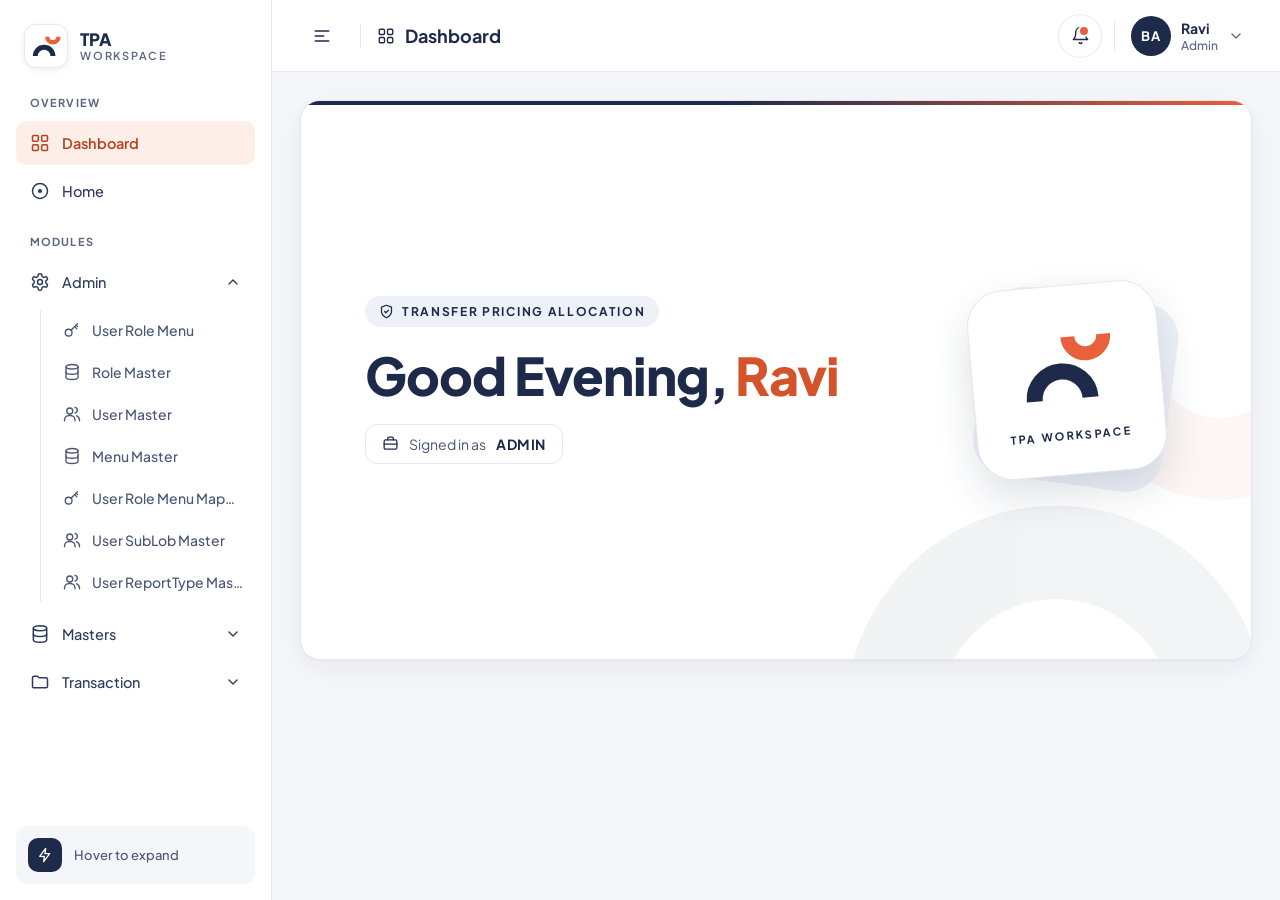
==== prototypes/tpa-workspace.html @ 8cb34678 "Add TPA Workspace dashboard prototype page Implements the TPA Workspace dashboard design as a standa" ====
<!doctype html>
<html lang="en" class="no-js">
<head>
  <meta charset="utf-8" />
  <meta name="viewport" content="width=device-width, initial-scale=1" />
  <title>TPA Workspace — Dashboard</title>
  <meta name="description" content="TPA Workspace: transfer pricing allocation admin dashboard prototype." />
  <meta name="theme-color" content="#ffffff" />
  <link rel="icon" href="../assets/img/tpa-mark.svg" type="image/svg+xml" />
  <link rel="preconnect" href="https://fonts.googleapis.com" />
  <link rel="preconnect" href="https://fonts.gstatic.com" crossorigin />
  <link href="https://fonts.googleapis.com/css2?family=Plus+Jakarta+Sans:wght@400;500;600;700;800&display=swap" rel="stylesheet" />
  <link rel="stylesheet" href="../assets/css/tpa-workspace.css" />
</head>
<body>
  <a class="skip-link" href="#content">Skip to content</a>

  <div class="tpa">
    <!-- ============ Sidebar ============ -->
    <aside class="sidebar" id="sidebar">
      <div class="brand">
        <div class="brand__tile">
          <svg width="30" height="30" viewBox="0 0 48 48" aria-hidden="true"><path d="M7 40 A14 14 0 0 1 35 40" fill="none" stroke="#1E2A4A" stroke-width="8"/><path d="M26 9 A9 9 0 0 0 44 9" fill="none" stroke="#E8613C" stroke-width="7"/></svg>
        </div>
        <div class="brand__text">
          <span class="brand__name">TPA</span>
          <span class="brand__sub">WORKSPACE</span>
        </div>
      </div>

      <nav class="side-nav" aria-label="Main">
        <span class="side-nav__label">OVERVIEW</span>

        <button class="nav-item" type="button" data-nav="dashboard" aria-current="page" title="Dashboard">
          <svg width="20" height="20" viewBox="0 0 24 24" fill="none" stroke="currentColor" stroke-width="1.8" stroke-linecap="round" stroke-linejoin="round" aria-hidden="true"><rect x="3" y="3" width="7" height="7" rx="1.5"/><rect x="14" y="3" width="7" height="7" rx="1.5"/><rect x="3" y="14" width="7" height="7" rx="1.5"/><rect x="14" y="14" width="7" height="7" rx="1.5"/></svg>
          <span class="nav-item__label">Dashboard</span>
        </button>

        <button class="nav-item" type="button" data-nav="home" title="Home">
          <svg width="20" height="20" viewBox="0 0 24 24" fill="none" stroke="currentColor" stroke-width="1.8" stroke-linecap="round" stroke-linejoin="round" aria-hidden="true"><circle cx="12" cy="12" r="9"/><circle cx="12" cy="12" r="1.6" fill="currentColor"/></svg>
          <span class="nav-item__label">Home</span>
        </button>

        <span class="side-nav__label side-nav__label--gap">MODULES</span>

        <!-- Admin group -->
        <button class="nav-item" type="button" aria-expanded="true" aria-controls="group-admin" data-group="admin" title="Admin">
          <svg width="20" height="20" viewBox="0 0 24 24" fill="none" stroke="currentColor" stroke-width="1.8" stroke-linecap="round" stroke-linejoin="round" aria-hidden="true"><path d="M12.2 2h-.4a2 2 0 0 0-2 2v.2a2 2 0 0 1-1 1.7l-.4.3a2 2 0 0 1-2 0l-.2-.1a2 2 0 0 0-2.7.7l-.2.4a2 2 0 0 0 .7 2.7l.2.1a2 2 0 0 1 1 1.7v.6a2 2 0 0 1-1 1.7l-.2.1a2 2 0 0 0-.7 2.7l.2.4a2 2 0 0 0 2.7.7l.2-.1a2 2 0 0 1 2 0l.4.3a2 2 0 0 1 1 1.7v.2a2 2 0 0 0 2 2h.4a2 2 0 0 0 2-2v-.2a2 2 0 0 1 1-1.7l.4-.3a2 2 0 0 1 2 0l.2.1a2 2 0 0 0 2.7-.7l.2-.4a2 2 0 0 0-.7-2.7l-.2-.1a2 2 0 0 1-1-1.7v-.6a2 2 0 0 1 1-1.7l.2-.1a2 2 0 0 0 .7-2.7l-.2-.4a2 2 0 0 0-2.7-.7l-.2.1a2 2 0 0 1-2 0l-.4-.3a2 2 0 0 1-1-1.7V4a2 2 0 0 0-2-2z"/><circle cx="12" cy="12" r="3"/></svg>
          <span class="nav-item__label">Admin</span>
          <svg class="nav-item__chev" width="16" height="16" viewBox="0 0 24 24" fill="none" stroke="currentColor" stroke-width="2" stroke-linecap="round" stroke-linejoin="round" aria-hidden="true"><path d="m6 9 6 6 6-6"/></svg>
        </button>

        <div class="side-nav__group" id="group-admin">
          <button class="nav-item nav-item--sub" type="button" data-nav="urm">
            <svg width="18" height="18" viewBox="0 0 24 24" fill="none" stroke="currentColor" stroke-width="1.8" stroke-linecap="round" stroke-linejoin="round" aria-hidden="true"><circle cx="7.5" cy="15.5" r="4.5"/><path d="m10.7 12.3 8.8-8.8"/><path d="m15.5 7.5 3 3"/><path d="m17.5 5.5 2 2"/></svg>
            <span class="nav-item__label">User Role Menu</span>
          </button>
          <button class="nav-item nav-item--sub" type="button" data-nav="role">
            <svg width="18" height="18" viewBox="0 0 24 24" fill="none" stroke="currentColor" stroke-width="1.8" stroke-linecap="round" stroke-linejoin="round" aria-hidden="true"><ellipse cx="12" cy="5" rx="8" ry="3"/><path d="M4 5v14c0 1.7 3.6 3 8 3s8-1.3 8-3V5"/><path d="M4 12c0 1.7 3.6 3 8 3s8-1.3 8-3"/></svg>
            <span class="nav-item__label">Role Master</span>
          </button>
          <button class="nav-item nav-item--sub" type="button" data-nav="user">
            <svg width="18" height="18" viewBox="0 0 24 24" fill="none" stroke="currentColor" stroke-width="1.8" stroke-linecap="round" stroke-linejoin="round" aria-hidden="true"><circle cx="9" cy="8" r="4"/><path d="M2 21v-1a6 6 0 0 1 6-6h2a6 6 0 0 1 6 6v1"/><path d="M16 3.1a4 4 0 0 1 0 7.8"/><path d="M22 21v-1a6 6 0 0 0-4-5.6"/></svg>
            <span class="nav-item__label">User Master</span>
          </button>
          <button class="nav-item nav-item--sub" type="button" data-nav="menu">
            <svg width="18" height="18" viewBox="0 0 24 24" fill="none" stroke="currentColor" stroke-width="1.8" stroke-linecap="round" stroke-linejoin="round" aria-hidden="true"><ellipse cx="12" cy="5" rx="8" ry="3"/><path d="M4 5v14c0 1.7 3.6 3 8 3s8-1.3 8-3V5"/><path d="M4 12c0 1.7 3.6 3 8 3s8-1.3 8-3"/></svg>
            <span class="nav-item__label">Menu Master</span>
          </button>
          <button class="nav-item nav-item--sub" type="button" data-nav="urmm">
            <svg width="18" height="18" viewBox="0 0 24 24" fill="none" stroke="currentColor" stroke-width="1.8" stroke-linecap="round" stroke-linejoin="round" aria-hidden="true"><circle cx="7.5" cy="15.5" r="4.5"/><path d="m10.7 12.3 8.8-8.8"/><path d="m15.5 7.5 3 3"/><path d="m17.5 5.5 2 2"/></svg>
            <span class="nav-item__label">User Role Menu Mapping</span>
          </button>
          <button class="nav-item nav-item--sub" type="button" data-nav="sublob">
            <svg width="18" height="18" viewBox="0 0 24 24" fill="none" stroke="currentColor" stroke-width="1.8" stroke-linecap="round" stroke-linejoin="round" aria-hidden="true"><circle cx="9" cy="8" r="4"/><path d="M2 21v-1a6 6 0 0 1 6-6h2a6 6 0 0 1 6 6v1"/><path d="M16 3.1a4 4 0 0 1 0 7.8"/><path d="M22 21v-1a6 6 0 0 0-4-5.6"/></svg>
            <span class="nav-item__label">User SubLob Master</span>
          </button>
          <button class="nav-item nav-item--sub" type="button" data-nav="report">
            <svg width="18" height="18" viewBox="0 0 24 24" fill="none" stroke="currentColor" stroke-width="1.8" stroke-linecap="round" stroke-linejoin="round" aria-hidden="true"><circle cx="9" cy="8" r="4"/><path d="M2 21v-1a6 6 0 0 1 6-6h2a6 6 0 0 1 6 6v1"/><path d="M16 3.1a4 4 0 0 1 0 7.8"/><path d="M22 21v-1a6 6 0 0 0-4-5.6"/></svg>
            <span class="nav-item__label">User ReportType Master</span>
          </button>
        </div>

        <!-- Masters (sub-menu not designed yet) -->
        <button class="nav-item" type="button" aria-expanded="false" title="Masters">
          <svg width="20" height="20" viewBox="0 0 24 24" fill="none" stroke="currentColor" stroke-width="1.8" stroke-linecap="round" stroke-linejoin="round" aria-hidden="true"><ellipse cx="12" cy="5" rx="8" ry="3"/><path d="M4 5v14c0 1.7 3.6 3 8 3s8-1.3 8-3V5"/><path d="M4 12c0 1.7 3.6 3 8 3s8-1.3 8-3"/></svg>
          <span class="nav-item__label">Masters</span>
          <svg class="nav-item__chev" width="16" height="16" viewBox="0 0 24 24" fill="none" stroke="currentColor" stroke-width="2" stroke-linecap="round" stroke-linejoin="round" aria-hidden="true"><path d="m6 9 6 6 6-6"/></svg>
        </button>

        <!-- Transaction (sub-menu not designed yet) -->
        <button class="nav-item" type="button" aria-expanded="false" title="Transaction">
          <svg width="20" height="20" viewBox="0 0 24 24" fill="none" stroke="currentColor" stroke-width="1.8" stroke-linecap="round" stroke-linejoin="round" aria-hidden="true"><path d="M3 7a2 2 0 0 1 2-2h4l2 2h8a2 2 0 0 1 2 2v8a2 2 0 0 1-2 2H5a2 2 0 0 1-2-2z"/></svg>
          <span class="nav-item__label">Transaction</span>
          <svg class="nav-item__chev" width="16" height="16" viewBox="0 0 24 24" fill="none" stroke="currentColor" stroke-width="2" stroke-linecap="round" stroke-linejoin="round" aria-hidden="true"><path d="m6 9 6 6 6-6"/></svg>
        </button>
      </nav>

      <div class="side-hint">
        <span class="side-hint__icon">
          <svg width="16" height="16" viewBox="0 0 24 24" fill="none" stroke="currentColor" stroke-width="2" stroke-linecap="round" stroke-linejoin="round" aria-hidden="true"><path d="M13 2 4 14h7l-1 8 9-12h-7z"/></svg>
        </span>
        <span class="side-hint__text">Hover to expand</span>
      </div>
    </aside>

    <!-- ============ Main ============ -->
    <div class="main">
      <header class="topbar">
        <button class="icon-btn" type="button" data-sidebar-toggle aria-label="Toggle sidebar" aria-controls="sidebar" aria-expanded="true">
          <svg width="20" height="20" viewBox="0 0 24 24" fill="none" stroke="currentColor" stroke-width="2" stroke-linecap="round" aria-hidden="true"><path d="M4 6h16"/><path d="M4 12h10"/><path d="M4 18h16"/></svg>
        </button>
        <span class="topbar__divider" aria-hidden="true"></span>
        <div class="topbar__title">
          <svg width="18" height="18" viewBox="0 0 24 24" fill="none" stroke="currentColor" stroke-width="1.8" stroke-linecap="round" stroke-linejoin="round" aria-hidden="true"><rect x="3" y="3" width="7" height="7" rx="1.5"/><rect x="14" y="3" width="7" height="7" rx="1.5"/><rect x="3" y="14" width="7" height="7" rx="1.5"/><rect x="14" y="14" width="7" height="7" rx="1.5"/></svg>
          <h1 data-page-title>Dashboard</h1>
        </div>

        <div class="topbar__actions">
          <button class="icon-btn icon-btn--round" type="button" aria-label="Notifications (unread)">
            <svg width="19" height="19" viewBox="0 0 24 24" fill="none" stroke="currentColor" stroke-width="1.8" stroke-linecap="round" stroke-linejoin="round" aria-hidden="true"><path d="M6 8a6 6 0 0 1 12 0c0 7 3 9 3 9H3s3-2 3-9"/><path d="M10.3 21a1.9 1.9 0 0 0 3.4 0"/></svg>
            <span class="icon-btn__dot" aria-hidden="true"></span>
          </button>
          <span class="topbar__divider topbar__divider--tall" aria-hidden="true"></span>
          <button class="account" type="button" aria-label="Account menu">
            <span class="account__avatar">BA</span>
            <span class="account__meta">
              <span class="account__name">Ravi</span>
              <span class="account__role">Admin</span>
            </span>
            <svg width="16" height="16" viewBox="0 0 24 24" fill="none" stroke="#5B6585" stroke-width="2" stroke-linecap="round" stroke-linejoin="round" aria-hidden="true"><path d="m6 9 6 6 6-6"/></svg>
          </button>
        </div>
      </header>

      <main class="content" id="content">
        <section class="welcome" aria-labelledby="welcome-title">
          <div class="welcome__rule" aria-hidden="true"></div>
          <svg class="welcome__watermark" viewBox="0 0 48 48" aria-hidden="true"><path d="M7 40 A14 14 0 0 1 35 40" fill="none" stroke="#1E2A4A" stroke-width="8"/><path d="M26 9 A9 9 0 0 0 44 9" fill="none" stroke="#E8613C" stroke-width="7"/></svg>

          <div class="welcome__copy">
            <span class="pill" style="--i:0">
              <svg width="15" height="15" viewBox="0 0 24 24" fill="none" stroke="currentColor" stroke-width="2" stroke-linecap="round" stroke-linejoin="round" aria-hidden="true"><path d="M12 22s8-4 8-10V5l-8-3-8 3v7c0 6 8 10 8 10z"/><path d="m9 12 2 2 4-4"/></svg>
              TRANSFER PRICING ALLOCATION
            </span>
            <h2 class="welcome__title" id="welcome-title" style="--i:1"><span data-greeting>Good Afternoon</span>, <em>Ravi</em></h2>
            <span class="signed-in" style="--i:2">
              <svg width="17" height="17" viewBox="0 0 24 24" fill="none" stroke="#1E2A4A" stroke-width="1.8" stroke-linecap="round" stroke-linejoin="round" aria-hidden="true"><rect x="3" y="7" width="18" height="13" rx="2"/><path d="M16 7V5a2 2 0 0 0-2-2h-4a2 2 0 0 0-2 2v2"/><path d="M3 13h18"/></svg>
              <span>Signed in as</span> <strong>ADMIN</strong>
            </span>
          </div>

          <div class="welcome__art" style="--i:3" aria-hidden="true">
            <div class="welcome__glow"></div>
            <div class="welcome__tile-back"></div>
            <div class="welcome__tile">
              <svg width="96" height="96" viewBox="0 0 48 48"><path d="M7 40 A14 14 0 0 1 35 40" fill="none" stroke="#1E2A4A" stroke-width="8"/><path d="M26 9 A9 9 0 0 0 44 9" fill="none" stroke="#E8613C" stroke-width="7"/></svg>
              <span>TPA WORKSPACE</span>
            </div>
          </div>
        </section>
      </main>
    </div>

    <div class="scrim" data-scrim aria-hidden="true"></div>
  </div>

  <script src="../assets/js/tpa-workspace.js"></script>
</body>
</html>
---- assets/css/tpa-workspace.css ----
/* ==========================================================================
   TPA Workspace — Dashboard prototype
   Standalone stylesheet for prototypes/tpa-workspace.html.
   Colours are variables at the top, same as style.css.
   ========================================================================== */

:root {
  --tpa-bg: #f4f6fa;
  --tpa-surface: #ffffff;
  --tpa-soft: #eef1f7;
  --tpa-hover: #f1f3f8;
  --tpa-line: #e5e8f0;
  --tpa-navy: #1e2a4a;
  --tpa-ink: #2e3a5c;
  --tpa-ink-2: #4a5577;
  --tpa-ink-3: #5b6585;
  --tpa-orange: #e8613c;
  --tpa-orange-ink: #d4532b;
  --tpa-active-bg: #fdeee7;
  --tpa-active-ink: #b5421e;

  --tpa-font: "Plus Jakarta Sans", system-ui, -apple-system, "Segoe UI", Roboto, sans-serif;
  --tpa-ease: cubic-bezier(0.22, 1, 0.36, 1);
  --tpa-sidebar: 272px;
  --tpa-rail: 76px;
}

/* ---------- Reset ---------- */
*,
*::before,
*::after { box-sizing: border-box; }

html { -webkit-text-size-adjust: 100%; }
body {
  margin: 0;
  background: var(--tpa-bg);
  color: var(--tpa-navy);
  font-family: var(--tpa-font);
  -webkit-font-smoothing: antialiased;
}
svg { display: block; flex: none; }
button { font: inherit; color: inherit; background: none; border: 0; padding: 0; cursor: pointer; }
h1, h2 { margin: 0; }

:focus-visible { outline: 2px solid var(--tpa-orange); outline-offset: 2px; }

.skip-link {
  position: fixed;
  top: 12px; left: 12px;
  z-index: 100;
  padding: 10px 16px;
  background: var(--tpa-navy);
  color: #fff;
  border-radius: 8px;
  transform: translateY(-200%);
  transition: transform 0.3s var(--tpa-ease);
}
.skip-link:focus { transform: none; }

/* ---------- Layout ---------- */
.tpa {
  display: flex;
  min-height: 100vh;
}

/* ---------- Sidebar ---------- */
.sidebar {
  position: sticky;
  top: 0;
  flex: none;
  width: var(--tpa-sidebar);
  height: 100vh;
  overflow-y: auto;
  overflow-x: hidden;
  display: flex;
  flex-direction: column;
  padding: 20px 16px 16px;
  background: var(--tpa-surface);
  border-right: 1px solid var(--tpa-line);
  transition: width 0.3s var(--tpa-ease), box-shadow 0.3s var(--tpa-ease);
  z-index: 20;
}

.brand {
  display: flex;
  align-items: center;
  gap: 12px;
  padding: 4px 8px 22px;
}
.brand__tile {
  width: 44px; height: 44px;
  flex: none;
  display: grid;
  place-items: center;
  border-radius: 12px;
  background: var(--tpa-surface);
  border: 1px solid var(--tpa-line);
  box-shadow: 0 2px 6px rgba(30, 42, 74, 0.08);
}
.brand__text { display: flex; flex-direction: column; gap: 2px; line-height: 1.1; white-space: nowrap; }
.brand__name { font-size: 17px; font-weight: 800; letter-spacing: 0.01em; }
.brand__sub { font-size: 11px; font-weight: 600; letter-spacing: 0.16em; color: var(--tpa-ink-3); }

.side-nav {
  flex: 1 1 auto;
  display: flex;
  flex-direction: column;
  gap: 4px;
}
.side-nav__label {
  padding: 6px 14px 8px;
  font-size: 11px;
  font-weight: 700;
  letter-spacing: 0.1em;
  color: var(--tpa-ink-3);
  white-space: nowrap;
}
.side-nav__label--gap { padding-top: 18px; }

.nav-item {
  display: flex;
  align-items: center;
  gap: 12px;
  width: 100%;
  height: 44px;
  padding: 0 14px;
  border-radius: 10px;
  font-size: 14.5px;
  font-weight: 500;
  color: var(--tpa-ink);
  text-align: left;
  white-space: nowrap;
  transition: background 0.15s ease, color 0.15s ease;
}
.nav-item:hover { background: var(--tpa-hover); }
.nav-item__label { flex: 1 1 auto; min-width: 0; overflow: hidden; text-overflow: ellipsis; }
.nav-item__chev { transition: transform 0.2s ease; }
.nav-item[aria-expanded="true"] .nav-item__chev { transform: rotate(180deg); }
.nav-item.is-current-group { color: var(--tpa-navy); font-weight: 700; }

.nav-item[aria-current="page"] {
  background: var(--tpa-active-bg);
  color: var(--tpa-active-ink);
  font-weight: 600;
}

.nav-item--sub {
  gap: 11px;
  height: 40px;
  padding: 0 12px;
  font-size: 14px;
  color: var(--tpa-ink-2);
}

.side-nav__group {
  display: flex;
  flex-direction: column;
  gap: 2px;
  margin: 2px 0 6px 24px;
  padding-left: 10px;
  border-left: 1.5px solid var(--tpa-line);
}
.side-nav__group[hidden] { display: none; }

.side-hint {
  display: flex;
  align-items: center;
  gap: 12px;
  margin-top: 20px;
  padding: 12px;
  border-radius: 12px;
  background: var(--tpa-bg);
  font-size: 13px;
  font-weight: 500;
  color: var(--tpa-ink-2);
  white-space: nowrap;
}
.side-hint__icon {
  width: 34px; height: 34px;
  flex: none;
  display: grid;
  place-items: center;
  border-radius: 10px;
  background: var(--tpa-navy);
  color: #fff;
}

/* Collapsed rail (desktop): icons only, expands over the content on hover / focus */
@media (min-width: 861px) {
  .is-collapsed .sidebar { position: fixed; left: 0; width: var(--tpa-rail); }
  .is-collapsed .main { margin-left: var(--tpa-rail); }
  .is-collapsed .sidebar:hover,
  .is-collapsed .sidebar:focus-within {
    width: var(--tpa-sidebar);
    box-shadow: 12px 0 32px rgba(30, 42, 74, 0.12);
  }
  .is-collapsed .sidebar:not(:hover):not(:focus-within) :is(.brand__text, .side-nav__label, .nav-item__label, .nav-item__chev, .side-hint__text, .side-nav__group) {
    display: none;
  }
  .is-collapsed .sidebar:not(:hover):not(:focus-within) .brand { padding-left: 0; padding-right: 0; justify-content: center; }
  .is-collapsed .sidebar:not(:hover):not(:focus-within) .nav-item { justify-content: center; padding: 0; }
  .is-collapsed .sidebar:not(:hover):not(:focus-within) .side-hint { justify-content: center; padding: 8px 0; background: none; }
}

/* ---------- Main ---------- */
.main {
  flex: 1 1 auto;
  min-width: 0;
  display: flex;
  flex-direction: column;
}

.topbar {
  position: sticky;
  top: 0;
  z-index: 10;
  min-height: 72px;
  display: flex;
  align-items: center;
  gap: 16px;
  padding: 0 28px;
  background: var(--tpa-surface);
  border-bottom: 1px solid var(--tpa-line);
}
.topbar__divider { width: 1px; height: 24px; background: var(--tpa-line); flex: none; }
.topbar__divider--tall { height: 28px; }
.topbar__title { display: flex; align-items: center; gap: 10px; min-width: 0; }
.topbar__title h1 { font-size: 18px; font-weight: 700; white-space: nowrap; overflow: hidden; text-overflow: ellipsis; }
.topbar__actions { margin-left: auto; display: flex; align-items: center; gap: 12px; }

.icon-btn {
  position: relative;
  width: 44px; height: 44px;
  flex: none;
  display: grid;
  place-items: center;
  border-radius: 10px;
  color: var(--tpa-navy);
  transition: background 0.15s ease;
}
.icon-btn:hover { background: var(--tpa-soft); }
.icon-btn--round {
  border-radius: 50%;
  border: 1px solid var(--tpa-line);
  background: var(--tpa-surface);
}
.icon-btn__dot {
  position: absolute;
  top: 10px; right: 11px;
  width: 8px; height: 8px;
  border-radius: 50%;
  background: var(--tpa-orange);
  border: 2px solid var(--tpa-surface);
  box-sizing: content-box;
}

.account {
  display: flex;
  align-items: center;
  gap: 10px;
  padding: 4px 8px 4px 4px;
  border-radius: 12px;
  text-align: left;
  transition: background 0.15s ease;
}
.account:hover { background: var(--tpa-soft); }
.account__avatar {
  width: 40px; height: 40px;
  flex: none;
  display: grid;
  place-items: center;
  border-radius: 50%;
  background: var(--tpa-navy);
  color: #fff;
  font-size: 13px;
  font-weight: 700;
  letter-spacing: 0.04em;
}
.account__meta { display: flex; flex-direction: column; gap: 1px; }
.account__name { font-size: 14px; font-weight: 700; }
.account__role { font-size: 12px; font-weight: 500; color: var(--tpa-ink-3); }

.content { flex: 1 1 auto; padding: 28px; }

/* ---------- Welcome card ---------- */
.welcome {
  position: relative;
  overflow: hidden;
  min-height: 560px;
  display: flex;
  flex-wrap: wrap;
  align-items: center;
  gap: 40px;
  padding: 56px 64px;
  background: var(--tpa-surface);
  border: 1px solid var(--tpa-line);
  border-radius: 20px;
  box-shadow: 0 1px 2px rgba(30, 42, 74, 0.04), 0 8px 24px rgba(30, 42, 74, 0.06);
}
.welcome__rule {
  position: absolute;
  inset: 0 0 auto 0;
  height: 4px;
  background: linear-gradient(90deg, var(--tpa-navy) 0%, var(--tpa-navy) 45%, var(--tpa-orange) 100%);
}
.welcome__watermark {
  position: absolute;
  right: -120px;
  bottom: -150px;
  width: 560px; height: 560px;
  opacity: 0.05;
  pointer-events: none;
}

.welcome__copy {
  position: relative;
  flex: 999 1 380px;
  min-width: 0;
  display: flex;
  flex-direction: column;
  align-items: flex-start;
  gap: 20px;
}
.pill {
  display: inline-flex;
  align-items: center;
  gap: 8px;
  padding: 8px 14px;
  border-radius: 999px;
  background: var(--tpa-soft);
  font-size: 12px;
  font-weight: 700;
  letter-spacing: 0.14em;
}
.welcome__title {
  font-size: clamp(34px, 5vw, 52px);
  line-height: 1.08;
  font-weight: 800;
  letter-spacing: -0.02em;
}
.welcome__title em { font-style: normal; color: var(--tpa-orange-ink); }
.signed-in {
  display: inline-flex;
  align-items: center;
  gap: 10px;
  padding: 10px 16px;
  border-radius: 12px;
  border: 1px solid var(--tpa-line);
  background: var(--tpa-surface);
  font-size: 14px;
  color: var(--tpa-ink-2);
}
.signed-in strong { color: var(--tpa-navy); font-weight: 700; letter-spacing: 0.04em; }

.welcome__art {
  position: relative;
  flex: 1 1 240px;
  min-height: 260px;
  display: grid;
  place-items: center;
}
.welcome__art > * { grid-area: 1 / 1; }
.welcome__glow {
  width: 220px; height: 220px;
  border-radius: 50%;
  background: radial-gradient(circle, rgba(232, 97, 60, 0.16) 0%, rgba(232, 97, 60, 0) 70%);
}
.welcome__tile-back {
  width: 190px; height: 190px;
  border-radius: 36px;
  background: var(--tpa-soft);
  transform: rotate(8deg) translate(10px, 8px);
}
.welcome__tile {
  width: 190px; height: 190px;
  display: flex;
  flex-direction: column;
  align-items: center;
  justify-content: center;
  gap: 14px;
  border-radius: 36px;
  background: var(--tpa-surface);
  border: 1px solid var(--tpa-line);
  box-shadow: 0 18px 40px rgba(30, 42, 74, 0.14);
  transform: rotate(-5deg);
  font-size: 11px;
  font-weight: 700;
  letter-spacing: 0.2em;
  transition: transform 0.5s var(--tpa-ease);
}
.welcome__art:hover .welcome__tile { transform: rotate(0deg) scale(1.03); }

/* Entrance */
.js .welcome__copy > *,
.js .welcome__art {
  opacity: 0;
  transform: translateY(14px);
  transition: opacity 0.7s var(--tpa-ease), transform 0.7s var(--tpa-ease);
  transition-delay: calc(var(--i, 0) * 80ms);
}
.is-ready .welcome__copy > *,
.is-ready .welcome__art { opacity: 1; transform: none; }

/* ---------- Mobile: sidebar becomes a drawer ---------- */
.scrim { display: none; }

@media (max-width: 860px) {
  .tpa { flex-direction: column; }
  .no-js .sidebar { position: static; width: 100%; height: auto; }
  .js .sidebar {
    position: fixed;
    inset: 0 auto 0 0;
    width: min(var(--tpa-sidebar), 86vw);
    transform: translateX(-100%);
    transition: transform 0.3s var(--tpa-ease);
  }
  .is-drawer-open .sidebar { transform: none; box-shadow: 12px 0 32px rgba(30, 42, 74, 0.18); }
  .scrim {
    display: block;
    position: fixed;
    inset: 0;
    z-index: 15;
    background: rgba(30, 42, 74, 0.32);
    opacity: 0;
    pointer-events: none;
    transition: opacity 0.3s var(--tpa-ease);
  }
  .is-drawer-open .scrim { opacity: 1; pointer-events: auto; }

  .topbar { padding: 0 16px; gap: 10px; }
  .content { padding: 16px; }
  .side-hint { display: none; }
  .welcome { padding: 40px 24px; gap: 24px; min-height: 0; }
}

@media (max-width: 560px) {
  .account__meta, .account > svg, .topbar__divider--tall { display: none; }
  .welcome__art { min-height: 220px; }
}

@media (prefers-reduced-motion: reduce) {
  *, *::before, *::after { transition: none !important; animation: none !important; }
  .js .welcome__copy > *, .js .welcome__art { opacity: 1; transform: none; }
}
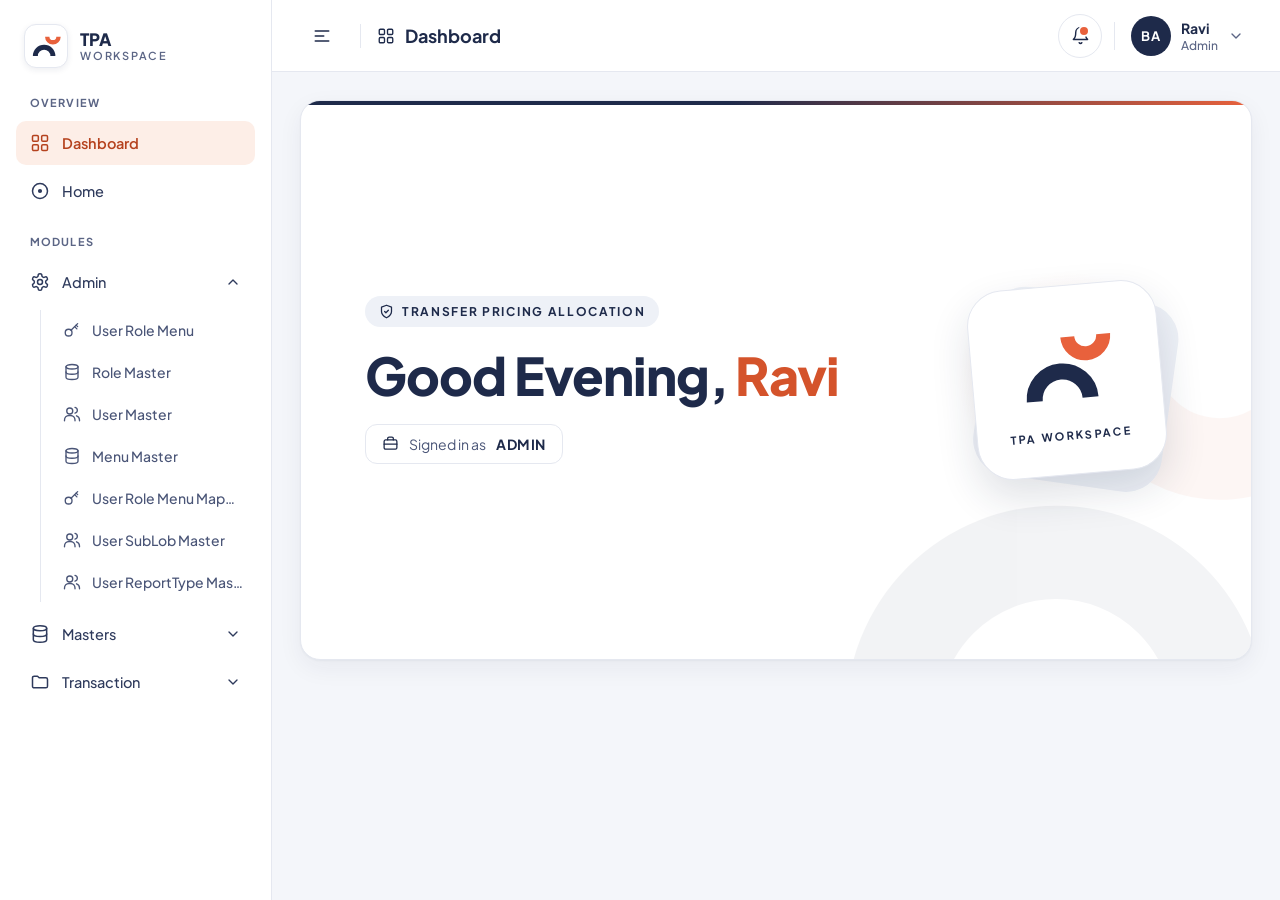
==== commit da789adc: "Remove the 'Hover to expand' hint from the TPA Workspace sidebar Co-Authored-By: Claude Opus 5.5 <no" ====
--- a/prototypes/tpa-workspace.html
+++ b/prototypes/tpa-workspace.html
@@ -95,13 +95,6 @@
           <svg class="nav-item__chev" width="16" height="16" viewBox="0 0 24 24" fill="none" stroke="currentColor" stroke-width="2" stroke-linecap="round" stroke-linejoin="round" aria-hidden="true"><path d="m6 9 6 6 6-6"/></svg>
         </button>
       </nav>
-
-      <div class="side-hint">
-        <span class="side-hint__icon">
-          <svg width="16" height="16" viewBox="0 0 24 24" fill="none" stroke="currentColor" stroke-width="2" stroke-linecap="round" stroke-linejoin="round" aria-hidden="true"><path d="M13 2 4 14h7l-1 8 9-12h-7z"/></svg>
-        </span>
-        <span class="side-hint__text">Hover to expand</span>
-      </div>
     </aside>
 
     <!-- ============ Main ============ -->
--- a/assets/css/tpa-workspace.css
+++ b/assets/css/tpa-workspace.css
@@ -79,7 +79,11 @@
   border-right: 1px solid var(--tpa-line);
   transition: width 0.3s var(--tpa-ease), box-shadow 0.3s var(--tpa-ease);
   z-index: 20;
-}
+  /* Still scrolls with wheel, touch and keyboard; the bar itself is hidden */
+  scrollbar-width: none;
+  -ms-overflow-style: none;
+}
+.sidebar::-webkit-scrollbar { display: none; }
 
 .brand {
   display: flex;
@@ -162,29 +166,6 @@
 }
 .side-nav__group[hidden] { display: none; }
 
-.side-hint {
-  display: flex;
-  align-items: center;
-  gap: 12px;
-  margin-top: 20px;
-  padding: 12px;
-  border-radius: 12px;
-  background: var(--tpa-bg);
-  font-size: 13px;
-  font-weight: 500;
-  color: var(--tpa-ink-2);
-  white-space: nowrap;
-}
-.side-hint__icon {
-  width: 34px; height: 34px;
-  flex: none;
-  display: grid;
-  place-items: center;
-  border-radius: 10px;
-  background: var(--tpa-navy);
-  color: #fff;
-}
-
 /* Collapsed rail (desktop): icons only, expands over the content on hover / focus */
 @media (min-width: 861px) {
   .is-collapsed .sidebar { position: fixed; left: 0; width: var(--tpa-rail); }
@@ -194,12 +175,11 @@
     width: var(--tpa-sidebar);
     box-shadow: 12px 0 32px rgba(30, 42, 74, 0.12);
   }
-  .is-collapsed .sidebar:not(:hover):not(:focus-within) :is(.brand__text, .side-nav__label, .nav-item__label, .nav-item__chev, .side-hint__text, .side-nav__group) {
+  .is-collapsed .sidebar:not(:hover):not(:focus-within) :is(.brand__text, .side-nav__label, .nav-item__label, .nav-item__chev, .side-nav__group) {
     display: none;
   }
   .is-collapsed .sidebar:not(:hover):not(:focus-within) .brand { padding-left: 0; padding-right: 0; justify-content: center; }
   .is-collapsed .sidebar:not(:hover):not(:focus-within) .nav-item { justify-content: center; padding: 0; }
-  .is-collapsed .sidebar:not(:hover):not(:focus-within) .side-hint { justify-content: center; padding: 8px 0; background: none; }
 }
 
 /* ---------- Main ---------- */
@@ -429,7 +409,6 @@
 
   .topbar { padding: 0 16px; gap: 10px; }
   .content { padding: 16px; }
-  .side-hint { display: none; }
   .welcome { padding: 40px 24px; gap: 24px; min-height: 0; }
 }
 
